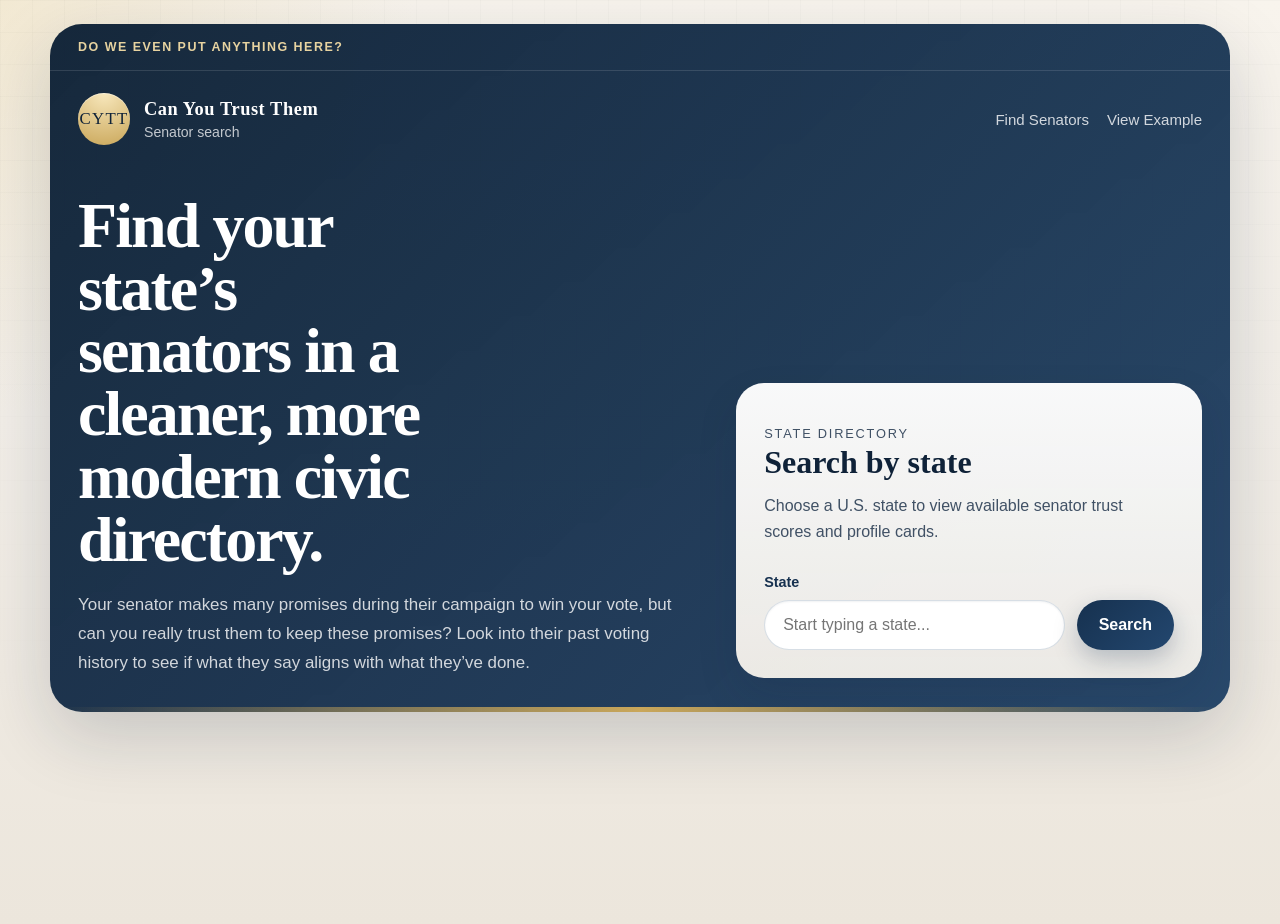
==== client/index.html @ e4ca7c0f "chore: set up front-end for deployment" ====
<!DOCTYPE html>
<html lang="en">
<head>
    <meta charset="UTF-8">
    <meta name="viewport" content="width=device-width, initial-scale=1.0">
    <title>Can You Trust Them | Senate Directory</title>
    <link rel="stylesheet" href="css/styles.css">
</head>
<body class="landing-page">
    <div class="site-shell">
        <header class="site-header">
            <div class="utility-bar">
                <span class="utility-kicker">Do we even put anything here?</span>
            </div>

            <nav class="top-nav" aria-label="Primary">
                <a class="brand" href="index.html">
                    <span class="brand-mark">CYTT</span>
                    <span class="brand-text">
                        <strong>Can You Trust Them</strong>
                        <span>Senator search</span>
                    </span>
                </a>

                <div class="nav-links">
                    <a href="#state-search">Find Senators</a>
                    <a href="results.html?state=Maryland">View Example</a>
                </div>
            </nav>

            <section class="hero">
                <div class="hero-copy">
        
                    <h1>Find your state’s senators in a cleaner, more modern civic directory.</h1>
                    <p class="hero-text">
                        Your senator makes many promises during their campaign to win your vote, 
                        but can you really trust them to keep these promises? Look into their past 
                        voting history to see if what they say aligns with what they’ve done.
                    </p>
                </div>

                <aside class="hero-panel" aria-label="Search panel">
                    <div class="panel-header">
                        <p class="panel-kicker">State directory</p>
                        <h2>Search by state</h2>
                        <p>Choose a U.S. state to view available senator trust scores and profile cards.</p>
                    </div>

                    <section id="state-search" class="search-module">
                        <label class="search-label" for="stateInput">State</label>

                        <div class="search-row">
                            <input
                                list="states"
                                id="stateInput"
                                placeholder="Start typing a state..."
                                autocomplete="off"
                            >
                            <button id="searchButton" type="button">Search</button>
                        </div>

                        <datalist id="states">
                            <option value="Alabama">
                            <option value="Alaska">
                            <option value="Arizona">
                            <option value="Arkansas">
                            <option value="California">
                            <option value="Colorado">
                            <option value="Connecticut">
                            <option value="Delaware">
                            <option value="Florida">
                            <option value="Georgia">
                            <option value="Hawaii">
                            <option value="Idaho">
                            <option value="Illinois">
                            <option value="Indiana">
                            <option value="Iowa">
                            <option value="Kansas">
                            <option value="Kentucky">
                            <option value="Louisiana">
                            <option value="Maine">
                            <option value="Maryland">
                            <option value="Massachusetts">
                            <option value="Michigan">
                            <option value="Minnesota">
                            <option value="Mississippi">
                            <option value="Missouri">
                            <option value="Montana">
                            <option value="Nebraska">
                            <option value="Nevada">
                            <option value="New Hampshire">
                            <option value="New Jersey">
                            <option value="New Mexico">
                            <option value="New York">
                            <option value="North Carolina">
                            <option value="North Dakota">
                            <option value="Ohio">
                            <option value="Oklahoma">
                            <option value="Oregon">
                            <option value="Pennsylvania">
                            <option value="Rhode Island">
                            <option value="South Carolina">
                            <option value="South Dakota">
                            <option value="Tennessee">
                            <option value="Texas">
                            <option value="Utah">
                            <option value="Vermont">
                            <option value="Virginia">
                            <option value="Washington">
                            <option value="West Virginia">
                            <option value="Wisconsin">
                            <option value="Wyoming">
                        </datalist>
                    </section>
                </aside>
            </section>
        </header>
    </div>

    <script src="js/script.js"></script>
</body>
</html>
---- client/css/styles.css ----
:root {
    --navy-950: #0f2238;
    --navy-900: #16314f;
    --navy-800: #23476f;
    --gold-500: #caa75a;
    --gold-300: #e7d3a0;
    --stone-50: #f7f3eb;
    --stone-100: #efe7d9;
    --stone-200: #dbcdb7;
    --slate-900: #162231;
    --slate-700: #405165;
    --slate-500: #6a7786;
    --white: #ffffff;
    --shadow-lg: 0 24px 70px rgba(15, 34, 56, 0.18);
    --shadow-md: 0 18px 40px rgba(15, 34, 56, 0.12);
    --radius-xl: 28px;
    --radius-lg: 20px;
    --radius-md: 14px;
    --content-width: 1180px;
    --serif: "Iowan Old Style", "Palatino Linotype", "Book Antiqua", "Baskerville", serif;
    --sans: "Avenir Next", "Segoe UI", "Helvetica Neue", sans-serif;
}

* {
    box-sizing: border-box;
}

html {
    scroll-behavior: smooth;
}

body {
    margin: 0;
    min-height: 100vh;
    font-family: var(--sans);
    color: var(--slate-900);
    background:
        radial-gradient(circle at top left, rgba(231, 211, 160, 0.34), transparent 26rem),
        linear-gradient(180deg, #f8f4ed 0%, #f2eee8 45%, #ece6dc 100%);
}

body::before {
    content: "";
    position: fixed;
    inset: 0;
    pointer-events: none;
    background-image: linear-gradient(rgba(22, 34, 49, 0.035) 1px, transparent 1px),
        linear-gradient(90deg, rgba(22, 34, 49, 0.035) 1px, transparent 1px);
    background-size: 32px 32px;
    mask-image: linear-gradient(180deg, rgba(0, 0, 0, 0.55), transparent 80%);
}

a {
    color: inherit;
}

.site-shell {
    position: relative;
    z-index: 1;
    width: min(calc(100% - 32px), var(--content-width));
    margin: 24px auto 40px;
}

.site-header {
    position: relative;
    background:
        linear-gradient(135deg, rgba(12, 31, 52, 0.96), rgba(28, 62, 99, 0.94)),
        linear-gradient(180deg, rgba(255, 255, 255, 0.08), transparent);
    color: var(--white);
    border-radius: 32px;
    box-shadow: var(--shadow-lg);
    overflow: hidden;
}

.site-header::after {
    content: "";
    position: absolute;
    inset: auto 0 0;
    height: 5px;
    background: linear-gradient(90deg, transparent, var(--gold-500), transparent);
}

.utility-bar,
.top-nav,
.hero,
.results-hero,
.results-main {
    position: relative;
    max-width: var(--content-width);
    margin: 0 auto;
}

.utility-bar {
    display: flex;
    justify-content: space-between;
    gap: 16px;
    padding: 16px 28px;
    font-size: 0.78rem;
    text-transform: uppercase;
    letter-spacing: 0.12em;
    color: rgba(255, 255, 255, 0.72);
    border-bottom: 1px solid rgba(255, 255, 255, 0.12);
}

.utility-kicker {
    font-weight: 700;
    color: var(--gold-300);
}

.top-nav {
    display: flex;
    justify-content: space-between;
    align-items: center;
    gap: 20px;
    padding: 22px 28px;
}

.brand {
    display: inline-flex;
    align-items: center;
    gap: 14px;
    text-decoration: none;
}

.brand-mark {
    width: 52px;
    height: 52px;
    border-radius: 50%;
    display: inline-flex;
    align-items: center;
    justify-content: center;
    font-family: var(--serif);
    font-size: 1.05rem;
    letter-spacing: 0.08em;
    background: radial-gradient(circle at top, #f8e8bd, var(--gold-500));
    color: var(--navy-950);
    box-shadow: inset 0 1px 0 rgba(255, 255, 255, 0.4);
}

.brand-text {
    display: flex;
    flex-direction: column;
    gap: 4px;
}

.brand-text strong {
    font-family: var(--serif);
    font-size: 1.15rem;
    letter-spacing: 0.03em;
}

.brand-text span {
    font-size: 0.88rem;
    color: rgba(255, 255, 255, 0.74);
}

.nav-links {
    display: flex;
    gap: 18px;
    flex-wrap: wrap;
}

.nav-links a {
    text-decoration: none;
    color: rgba(255, 255, 255, 0.8);
    font-size: 0.94rem;
}

.nav-links a:hover {
    color: var(--white);
}

.hero,
.results-hero {
    display: grid;
    gap: 28px;
    padding: 28px;
}

.hero {
    grid-template-columns: minmax(0, 1.15fr) minmax(320px, 0.85fr);
    align-items: stretch;
    padding-bottom: 34px;
}

.hero-copy,
.hero-panel,
.results-hero,
.results-section {
    animation: rise-in 0.7s ease both;
}

.eyebrow,
.panel-kicker {
    margin: 0 0 10px;
    font-size: 0.8rem;
    text-transform: uppercase;
    letter-spacing: 0.14em;
    color: var(--gold-300);
}

.hero h1,
.results-hero h1 {
    margin: 0;
    max-width: 12ch;
    font-family: var(--serif);
    font-size: clamp(2.6rem, 5vw, 4.8rem);
    line-height: 0.98;
    letter-spacing: -0.03em;
}

.hero-text {
    margin: 20px 0 0;
    max-width: 64ch;
    font-size: 1.06rem;
    line-height: 1.7;
    color: rgba(255, 255, 255, 0.8);
}

.hero-highlights {
    display: grid;
    grid-template-columns: repeat(3, minmax(0, 1fr));
    gap: 16px;
    margin-top: 32px;
}

.highlight-card {
    padding: 18px;
    border-radius: var(--radius-md);
    background: rgba(255, 255, 255, 0.08);
    border: 1px solid rgba(255, 255, 255, 0.14);
    backdrop-filter: blur(8px);
}

.highlight-label,
.meta-label,
.detail-label {
    display: block;
    margin-bottom: 8px;
    font-size: 0.76rem;
    text-transform: uppercase;
    letter-spacing: 0.12em;
    color: rgba(255, 255, 255, 0.68);
}

.highlight-card strong {
    display: block;
    font-family: var(--serif);
    font-size: 1.1rem;
    line-height: 1.35;
}

.hero-panel {
    align-self: end;
    padding: 28px;
    border-radius: var(--radius-xl);
    background: linear-gradient(180deg, rgba(255, 255, 255, 0.97), rgba(248, 244, 237, 0.94));
    color: var(--slate-900);
    box-shadow: var(--shadow-md);
}

.panel-header h2,
.results-section h2 {
    margin: 0;
    font-family: var(--serif);
    font-size: 2rem;
    color: var(--navy-950);
}

.panel-header p {
    margin: 12px 0 0;
    line-height: 1.65;
    color: var(--slate-700);
}

.search-module {
    margin-top: 28px;
}

.search-label {
    display: block;
    margin-bottom: 10px;
    font-size: 0.9rem;
    font-weight: 700;
    color: var(--navy-900);
}

.search-row {
    display: flex;
    gap: 12px;
}

#stateInput {
    flex: 1;
    min-width: 0;
    padding: 15px 18px;
    font: inherit;
    color: var(--slate-900);
    border: 1px solid rgba(35, 71, 111, 0.18);
    border-radius: 999px;
    background: var(--white);
    box-shadow: inset 0 1px 2px rgba(15, 34, 56, 0.06);
}

#stateInput:focus {
    outline: 2px solid rgba(202, 167, 90, 0.45);
    outline-offset: 2px;
}

button {
    padding: 15px 22px;
    border: 0;
    border-radius: 999px;
    font: inherit;
    font-weight: 700;
    color: var(--white);
    cursor: pointer;
    background: linear-gradient(135deg, var(--navy-900), var(--navy-800));
    box-shadow: 0 10px 24px rgba(22, 49, 79, 0.25);
    transition: transform 0.2s ease, box-shadow 0.2s ease, filter 0.2s ease;
}

button:hover {
    transform: translateY(-1px);
    box-shadow: 0 16px 30px rgba(22, 49, 79, 0.3);
    filter: brightness(1.04);
}

.search-hint {
    margin: 12px 2px 0;
    font-size: 0.9rem;
    color: var(--slate-500);
}

.interior-header {
    margin-bottom: 24px;
}

.results-hero {
    grid-template-columns: minmax(0, 1fr) auto;
    align-items: end;
}

.results-hero h1 {
    max-width: none;
    font-size: clamp(2.4rem, 4.4vw, 4rem);
}

.results-main {
    padding: 0;
}

.results-section {
    padding: 0 0 24px;
}

.results-grid {
    display: grid;
    grid-template-columns: minmax(0, 760px);
    justify-content: center;
    gap: 22px;
}

.senator-card {
    display: grid;
    grid-template-columns: 120px minmax(0, 1fr);
    gap: 22px;
    padding: 22px;
    background: linear-gradient(180deg, rgba(255, 255, 255, 0.98), rgba(247, 243, 235, 0.98));
    border: 1px solid rgba(35, 71, 111, 0.1);
    border-radius: 24px;
    box-shadow: 0 18px 34px rgba(15, 34, 56, 0.08);
}

.name-block {
    display: flex;
    flex-direction: column;
    align-items: center;
    gap: 12px;
    text-align: center;
}

.senator-headshot {
    width: 96px;
    height: 96px;
    border-radius: 22px;
    object-fit: cover;
    border: 3px solid rgba(202, 167, 90, 0.4);
    box-shadow: 0 10px 24px rgba(15, 34, 56, 0.16);
    background: linear-gradient(180deg, #f6efe4, #e9dcc6);
}

.senator-name {
    font-family: var(--serif);
    font-size: 1.3rem;
    line-height: 1.15;
    color: var(--navy-950);
}

.senator-name-link {
    text-decoration: none;
    transition: color 0.2s ease, transform 0.2s ease;
}

.senator-name-link:hover {
    color: var(--navy-800);
    transform: translateY(-1px);
}

.score-copy {
    display: flex;
    flex-direction: column;
    gap: 18px;
}

.score-meta {
    display: flex;
    justify-content: space-between;
    align-items: start;
    gap: 16px;
}

.score-badge {
    display: inline-flex;
    align-items: center;
    padding: 8px 12px;
    border-radius: 999px;
    background: rgba(22, 49, 79, 0.08);
    color: var(--navy-900);
    font-size: 0.82rem;
    font-weight: 700;
    letter-spacing: 0.04em;
    text-transform: uppercase;
}

.score-description {
    margin: 0;
    font-size: 0.98rem;
    line-height: 1.7;
    color: var(--slate-700);
}

.score-copy .meta-label,
.detail-label {
    color: var(--slate-500);
}

.score-layout {
    display: flex;
    align-items: center;
    gap: 20px;
    flex-wrap: wrap;
}

.wheel-wrap {
    position: relative;
    width: 132px;
    height: 132px;
    flex: 0 0 auto;
}

.score-wheel {
    transform: rotate(-90deg);
}

.wheel-bg {
    fill: none;
    stroke: #dfe4e8;
    stroke-width: 14;
}

.wheel-progress {
    fill: none;
    stroke-width: 14;
    stroke-linecap: round;
}

.wheel-center {
    position: absolute;
    inset: 0;
    display: flex;
    align-items: center;
    justify-content: center;
    flex-direction: column;
    font-family: var(--serif);
    font-size: 2rem;
    color: var(--navy-950);
}

.wheel-center small {
    margin-top: 1px;
    font-family: var(--sans);
    font-size: 0.55rem;
    letter-spacing: 0.12em;
    text-transform: uppercase;
    color: var(--navy-950);
    font-weight: bold;
}

.score-details {
    display: grid;
    grid-template-columns: repeat(2, minmax(120px, 1fr));
    gap: 12px;
    flex: 1;
}

.detail-card {
    padding: 14px 16px;
    border-radius: 16px;
    background: var(--white);
    border: 1px solid rgba(35, 71, 111, 0.1);
}

.detail-value {
    display: block;
    font-family: var(--serif);
    font-size: 1.05rem;
    color: var(--navy-950);
}

.senator-detail-layout {
    display: grid;
    grid-template-columns: minmax(320px, 420px) minmax(0, 1fr);
    gap: 24px;
    align-items: start;
    padding: 0 0 24px;
}

.senator-profile-card,
.breakdown-panel {
    padding: 24px;
    background: linear-gradient(180deg, rgba(255, 255, 255, 0.98), rgba(247, 243, 235, 0.98));
    border: 1px solid rgba(35, 71, 111, 0.1);
    border-radius: 24px;
    box-shadow: 0 18px 34px rgba(15, 34, 56, 0.08);
}

.senator-profile-head {
    display: flex;
    align-items: center;
    gap: 18px;
}

.senator-profile-image {
    width: 112px;
    height: 112px;
    border-radius: 24px;
}

.senator-profile-meta {
    display: flex;
    flex-direction: column;
    gap: 8px;
}

.senator-profile-state {
    font-family: var(--serif);
    font-size: 1.6rem;
    color: var(--navy-950);
}

.senator-score-stage {
    display: flex;
    justify-content: center;
    padding-top: 26px;
}

.senator-score-wheel-wrap {
    position: relative;
    width: 220px;
    height: 252px;
}

.senator-wheel-bg,
.senator-wheel-progress {
    stroke-width: 18;
}

.senator-wheel-center {
    position: absolute;
    top: 0;
    left: 0;
    width: 220px;
    height: 220px;
    display: flex;
    align-items: center;
    justify-content: center;
    font-family: var(--serif);
    font-size: 3.6rem;
    color: var(--navy-950);
}

.senator-wheel-label {
    position: absolute;
    left: 0;
    right: 0;
    bottom: 0;
    display: flex;
    justify-content: center;
    font-size: 0.78rem;
    font-weight: 700;
    letter-spacing: 0.12em;
    text-transform: uppercase;
}

.breakdown-grid {
    display: grid;
    grid-template-columns: repeat(2, minmax(180px, 1fr));
    gap: 16px;
}

.breakdown-card {
    min-height: 152px;
}

.breakdown-value {
    margin-bottom: 10px;
    font-size: 1.4rem;
}

.breakdown-description,
.methodology-note p {
    margin: 0;
    line-height: 1.65;
    color: var(--slate-700);
}

.methodology-note {
    margin-top: 18px;
    padding: 18px 20px;
    border-radius: 18px;
    background: rgba(22, 49, 79, 0.05);
    border: 1px solid rgba(35, 71, 111, 0.1);
}

.back-link {
    display: inline-flex;
    margin-top: 22px;
    text-decoration: none;
    font-weight: 700;
    color: var(--navy-900);
}

.back-link:hover {
    color: var(--navy-800);
}

.empty-state {
    padding: 28px;
    border-radius: 20px;
    background: rgba(255, 255, 255, 0.85);
    border: 1px solid rgba(35, 71, 111, 0.12);
    color: var(--slate-700);
}

@keyframes rise-in {
    from {
        opacity: 0;
        transform: translateY(14px);
    }

    to {
        opacity: 1;
        transform: translateY(0);
    }
}

@media (max-width: 960px) {
    .hero,
    .results-hero {
        grid-template-columns: 1fr;
    }

    .hero-highlights {
        grid-template-columns: 1fr;
    }
}

@media (max-width: 720px) {
    .site-shell {
        width: min(calc(100% - 20px), var(--content-width));
        margin-top: 12px;
    }

    .utility-bar,
    .top-nav,
    .hero,
    .results-hero {
        padding-left: 18px;
        padding-right: 18px;
    }

    .utility-bar,
    .top-nav,
    .score-meta,
    .search-row {
        flex-direction: column;
        align-items: stretch;
    }

    .nav-links {
        gap: 10px;
    }

    .senator-card {
        grid-template-columns: 1fr;
    }

    .senator-detail-layout,
    .breakdown-grid {
        grid-template-columns: 1fr;
    }

    .name-block {
        align-items: flex-start;
        text-align: left;
    }

    .senator-profile-head {
        flex-direction: column;
        align-items: flex-start;
    }

    .score-layout {
        align-items: stretch;
    }

    .score-details {
        grid-template-columns: 1fr;
    }
}
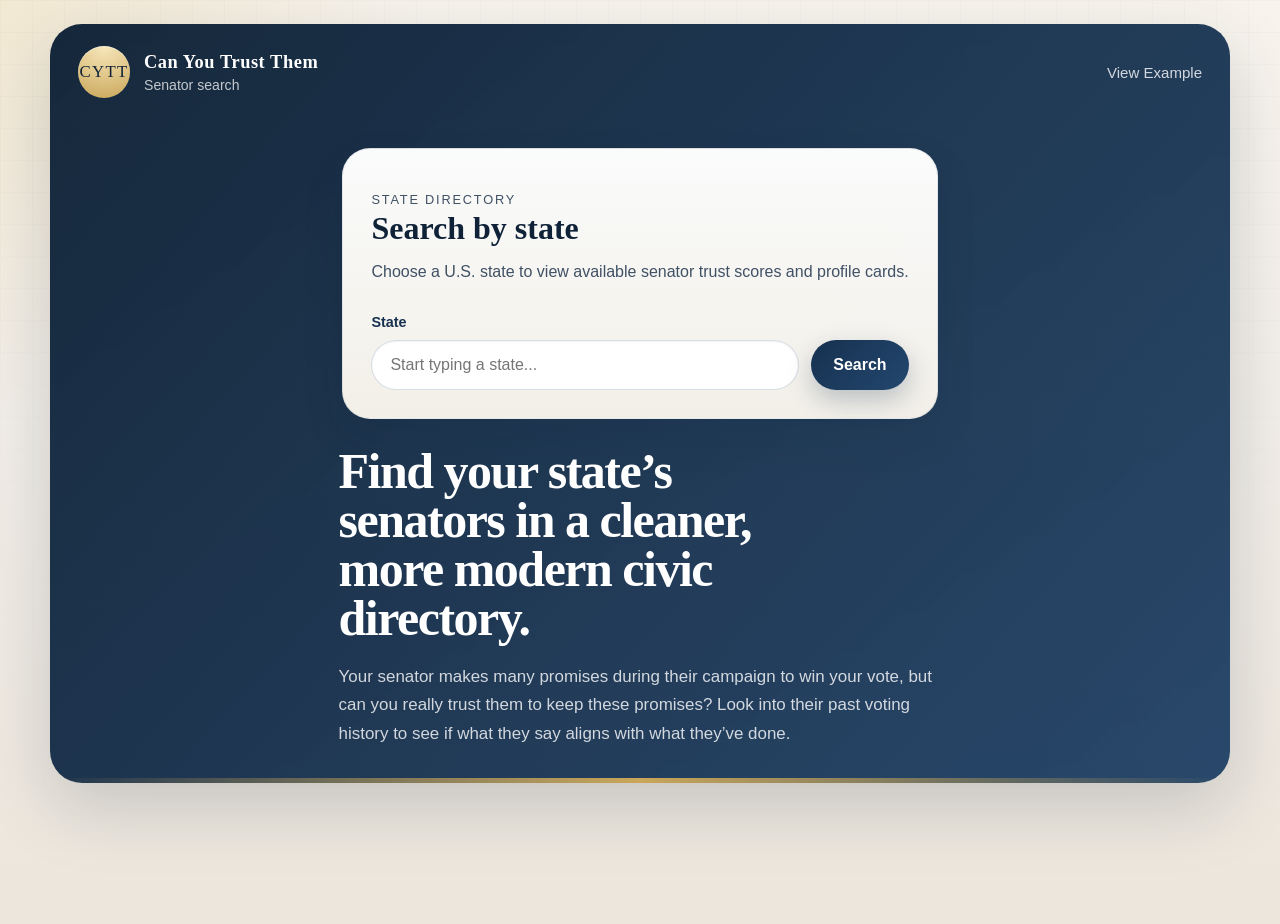
==== commit 205e32f7: "refactor! webpage format changes and refactoring" ====
--- a/client/index.html
+++ b/client/index.html
@@ -9,10 +9,6 @@
 <body class="landing-page">
     <div class="site-shell">
         <header class="site-header">
-            <div class="utility-bar">
-                <span class="utility-kicker">Do we even put anything here?</span>
-            </div>
-
             <nav class="top-nav" aria-label="Primary">
                 <a class="brand" href="index.html">
                     <span class="brand-mark">CYTT</span>
@@ -21,24 +17,11 @@
                         <span>Senator search</span>
                     </span>
                 </a>
-
                 <div class="nav-links">
-                    <a href="#state-search">Find Senators</a>
                     <a href="results.html?state=Maryland">View Example</a>
                 </div>
             </nav>
-
             <section class="hero">
-                <div class="hero-copy">
-        
-                    <h1>Find your state’s senators in a cleaner, more modern civic directory.</h1>
-                    <p class="hero-text">
-                        Your senator makes many promises during their campaign to win your vote, 
-                        but can you really trust them to keep these promises? Look into their past 
-                        voting history to see if what they say aligns with what they’ve done.
-                    </p>
-                </div>
-
                 <aside class="hero-panel" aria-label="Search panel">
                     <div class="panel-header">
                         <p class="panel-kicker">State directory</p>
@@ -49,74 +32,86 @@
                     <section id="state-search" class="search-module">
                         <label class="search-label" for="stateInput">State</label>
 
-                        <div class="search-row">
+                        <form class="search-row" action="results.html">
                             <input
                                 list="states"
                                 id="stateInput"
+                                name="state"
                                 placeholder="Start typing a state..."
                                 autocomplete="off"
                             >
-                            <button id="searchButton" type="button">Search</button>
-                        </div>
+                            <button id="searchButton" type="submit">Search</button>
 
-                        <datalist id="states">
-                            <option value="Alabama">
-                            <option value="Alaska">
-                            <option value="Arizona">
-                            <option value="Arkansas">
-                            <option value="California">
-                            <option value="Colorado">
-                            <option value="Connecticut">
-                            <option value="Delaware">
-                            <option value="Florida">
-                            <option value="Georgia">
-                            <option value="Hawaii">
-                            <option value="Idaho">
-                            <option value="Illinois">
-                            <option value="Indiana">
-                            <option value="Iowa">
-                            <option value="Kansas">
-                            <option value="Kentucky">
-                            <option value="Louisiana">
-                            <option value="Maine">
-                            <option value="Maryland">
-                            <option value="Massachusetts">
-                            <option value="Michigan">
-                            <option value="Minnesota">
-                            <option value="Mississippi">
-                            <option value="Missouri">
-                            <option value="Montana">
-                            <option value="Nebraska">
-                            <option value="Nevada">
-                            <option value="New Hampshire">
-                            <option value="New Jersey">
-                            <option value="New Mexico">
-                            <option value="New York">
-                            <option value="North Carolina">
-                            <option value="North Dakota">
-                            <option value="Ohio">
-                            <option value="Oklahoma">
-                            <option value="Oregon">
-                            <option value="Pennsylvania">
-                            <option value="Rhode Island">
-                            <option value="South Carolina">
-                            <option value="South Dakota">
-                            <option value="Tennessee">
-                            <option value="Texas">
-                            <option value="Utah">
-                            <option value="Vermont">
-                            <option value="Virginia">
-                            <option value="Washington">
-                            <option value="West Virginia">
-                            <option value="Wisconsin">
-                            <option value="Wyoming">
-                        </datalist>
+
+                            <datalist id="states">
+                                <option value="Alabama">
+                                <option value="Alaska">
+                                <option value="Arizona">
+                                <option value="Arkansas">
+                                <option value="California">
+                                <option value="Colorado">
+                                <option value="Connecticut">
+                                <option value="Delaware">
+                                <option value="Florida">
+                                <option value="Georgia">
+                                <option value="Hawaii">
+                                <option value="Idaho">
+                                <option value="Illinois">
+                                <option value="Indiana">
+                                <option value="Iowa">
+                                <option value="Kansas">
+                                <option value="Kentucky">
+                                <option value="Louisiana">
+                                <option value="Maine">
+                                <option value="Maryland">
+                                <option value="Massachusetts">
+                                <option value="Michigan">
+                                <option value="Minnesota">
+                                <option value="Mississippi">
+                                <option value="Missouri">
+                                <option value="Montana">
+                                <option value="Nebraska">
+                                <option value="Nevada">
+                                <option value="New Hampshire">
+                                <option value="New Jersey">
+                                <option value="New Mexico">
+                                <option value="New York">
+                                <option value="North Carolina">
+                                <option value="North Dakota">
+                                <option value="Ohio">
+                                <option value="Oklahoma">
+                                <option value="Oregon">
+                                <option value="Pennsylvania">
+                                <option value="Rhode Island">
+                                <option value="South Carolina">
+                                <option value="South Dakota">
+                                <option value="Tennessee">
+                                <option value="Texas">
+                                <option value="Utah">
+                                <option value="Vermont">
+                                <option value="Virginia">
+                                <option value="Washington">
+                                <option value="West Virginia">
+                                <option value="Wisconsin">
+                                <option value="Wyoming">
+                            </datalist>
+                        </form>
                     </section>
                 </aside>
+
+                <div class="hero-copy">
+                    <h1>Find your state’s senators in a cleaner, more modern civic directory.</h1>
+                    <p class="hero-text">
+                        Your senator makes many promises during their campaign to win your vote, 
+                        but can you really trust them to keep these promises? Look into their past 
+                        voting history to see if what they say aligns with what they’ve done.
+                    </p>
+                </div>
             </section>
         </header>
     </div>
 
+    <script src="js/config.js"></script>
     <script src="js/script.js"></script>
 </body>
 </html>
--- a/client/css/styles.css
+++ b/client/css/styles.css
@@ -17,6 +17,8 @@
     --radius-lg: 20px;
     --radius-md: 14px;
     --content-width: 1180px;
+    --page-gutter: 32px;
+    --section-x: 28px;
     --serif: "Iowan Old Style", "Palatino Linotype", "Book Antiqua", "Baskerville", serif;
     --sans: "Avenir Next", "Segoe UI", "Helvetica Neue", sans-serif;
 }
@@ -57,7 +59,7 @@
 .site-shell {
     position: relative;
     z-index: 1;
-    width: min(calc(100% - 32px), var(--content-width));
+    width: min(calc(100% - var(--page-gutter)), var(--content-width));
     margin: 24px auto 40px;
 }
 
@@ -94,7 +96,7 @@
     display: flex;
     justify-content: space-between;
     gap: 16px;
-    padding: 16px 28px;
+    padding: 16px var(--section-x);
     font-size: 0.78rem;
     text-transform: uppercase;
     letter-spacing: 0.12em;
@@ -112,7 +114,7 @@
     justify-content: space-between;
     align-items: center;
     gap: 20px;
-    padding: 22px 28px;
+    padding: 22px var(--section-x);
 }
 
 .brand {
@@ -174,12 +176,13 @@
 .results-hero {
     display: grid;
     gap: 28px;
-    padding: 28px;
+    padding: 28px var(--section-x);
 }
 
 .hero {
-    grid-template-columns: minmax(0, 1.15fr) minmax(320px, 0.85fr);
-    align-items: stretch;
+    grid-template-columns: 1fr;
+    align-items: center;
+    justify-items: center;
     padding-bottom: 34px;
 }
 
@@ -202,9 +205,9 @@
 .hero h1,
 .results-hero h1 {
     margin: 0;
-    max-width: 12ch;
-    font-family: var(--serif);
-    font-size: clamp(2.6rem, 5vw, 4.8rem);
+    max-width: 20ch;
+    font-family: var(--serif);
+    font-size: 50px;
     line-height: 0.98;
     letter-spacing: -0.03em;
 }
@@ -251,10 +254,11 @@
 }
 
 .hero-panel {
-    align-self: end;
+    align-self: center;
     padding: 28px;
     border-radius: var(--radius-xl);
-    background: linear-gradient(180deg, rgba(255, 255, 255, 0.97), rgba(248, 244, 237, 0.94));
+    background: linear-gradient(180deg, rgba(255, 255, 255, 0.98), rgba(247, 243, 235, 0.98));
+    border: 1px solid rgba(35, 71, 111, 0.1);
     color: var(--slate-900);
     box-shadow: var(--shadow-md);
 }
@@ -498,10 +502,15 @@
 }
 
 .score-details {
+    --score-details-columns: repeat(2, minmax(120px, 1fr));
     display: grid;
-    grid-template-columns: repeat(2, minmax(120px, 1fr));
+    grid-template-columns: var(--score-details-columns);
     gap: 12px;
     flex: 1;
+}
+
+.score-details.is-single {
+    --score-details-columns: minmax(220px, 1fr);
 }
 
 .detail-card {
@@ -516,121 +525,6 @@
     font-family: var(--serif);
     font-size: 1.05rem;
     color: var(--navy-950);
-}
-
-.senator-detail-layout {
-    display: grid;
-    grid-template-columns: minmax(320px, 420px) minmax(0, 1fr);
-    gap: 24px;
-    align-items: start;
-    padding: 0 0 24px;
-}
-
-.senator-profile-card,
-.breakdown-panel {
-    padding: 24px;
-    background: linear-gradient(180deg, rgba(255, 255, 255, 0.98), rgba(247, 243, 235, 0.98));
-    border: 1px solid rgba(35, 71, 111, 0.1);
-    border-radius: 24px;
-    box-shadow: 0 18px 34px rgba(15, 34, 56, 0.08);
-}
-
-.senator-profile-head {
-    display: flex;
-    align-items: center;
-    gap: 18px;
-}
-
-.senator-profile-image {
-    width: 112px;
-    height: 112px;
-    border-radius: 24px;
-}
-
-.senator-profile-meta {
-    display: flex;
-    flex-direction: column;
-    gap: 8px;
-}
-
-.senator-profile-state {
-    font-family: var(--serif);
-    font-size: 1.6rem;
-    color: var(--navy-950);
-}
-
-.senator-score-stage {
-    display: flex;
-    justify-content: center;
-    padding-top: 26px;
-}
-
-.senator-score-wheel-wrap {
-    position: relative;
-    width: 220px;
-    height: 252px;
-}
-
-.senator-wheel-bg,
-.senator-wheel-progress {
-    stroke-width: 18;
-}
-
-.senator-wheel-center {
-    position: absolute;
-    top: 0;
-    left: 0;
-    width: 220px;
-    height: 220px;
-    display: flex;
-    align-items: center;
-    justify-content: center;
-    font-family: var(--serif);
-    font-size: 3.6rem;
-    color: var(--navy-950);
-}
-
-.senator-wheel-label {
-    position: absolute;
-    left: 0;
-    right: 0;
-    bottom: 0;
-    display: flex;
-    justify-content: center;
-    font-size: 0.78rem;
-    font-weight: 700;
-    letter-spacing: 0.12em;
-    text-transform: uppercase;
-}
-
-.breakdown-grid {
-    display: grid;
-    grid-template-columns: repeat(2, minmax(180px, 1fr));
-    gap: 16px;
-}
-
-.breakdown-card {
-    min-height: 152px;
-}
-
-.breakdown-value {
-    margin-bottom: 10px;
-    font-size: 1.4rem;
-}
-
-.breakdown-description,
-.methodology-note p {
-    margin: 0;
-    line-height: 1.65;
-    color: var(--slate-700);
-}
-
-.methodology-note {
-    margin-top: 18px;
-    padding: 18px 20px;
-    border-radius: 18px;
-    background: rgba(22, 49, 79, 0.05);
-    border: 1px solid rgba(35, 71, 111, 0.1);
 }
 
 .back-link {
@@ -677,17 +571,13 @@
 }
 
 @media (max-width: 720px) {
+    :root {
+        --page-gutter: 20px;
+        --section-x: 18px;
+    }
+
     .site-shell {
-        width: min(calc(100% - 20px), var(--content-width));
         margin-top: 12px;
-    }
-
-    .utility-bar,
-    .top-nav,
-    .hero,
-    .results-hero {
-        padding-left: 18px;
-        padding-right: 18px;
     }
 
     .utility-bar,
@@ -706,21 +596,6 @@
         grid-template-columns: 1fr;
     }
 
-    .senator-detail-layout,
-    .breakdown-grid {
-        grid-template-columns: 1fr;
-    }
-
-    .name-block {
-        align-items: flex-start;
-        text-align: left;
-    }
-
-    .senator-profile-head {
-        flex-direction: column;
-        align-items: flex-start;
-    }
-
     .score-layout {
         align-items: stretch;
     }
